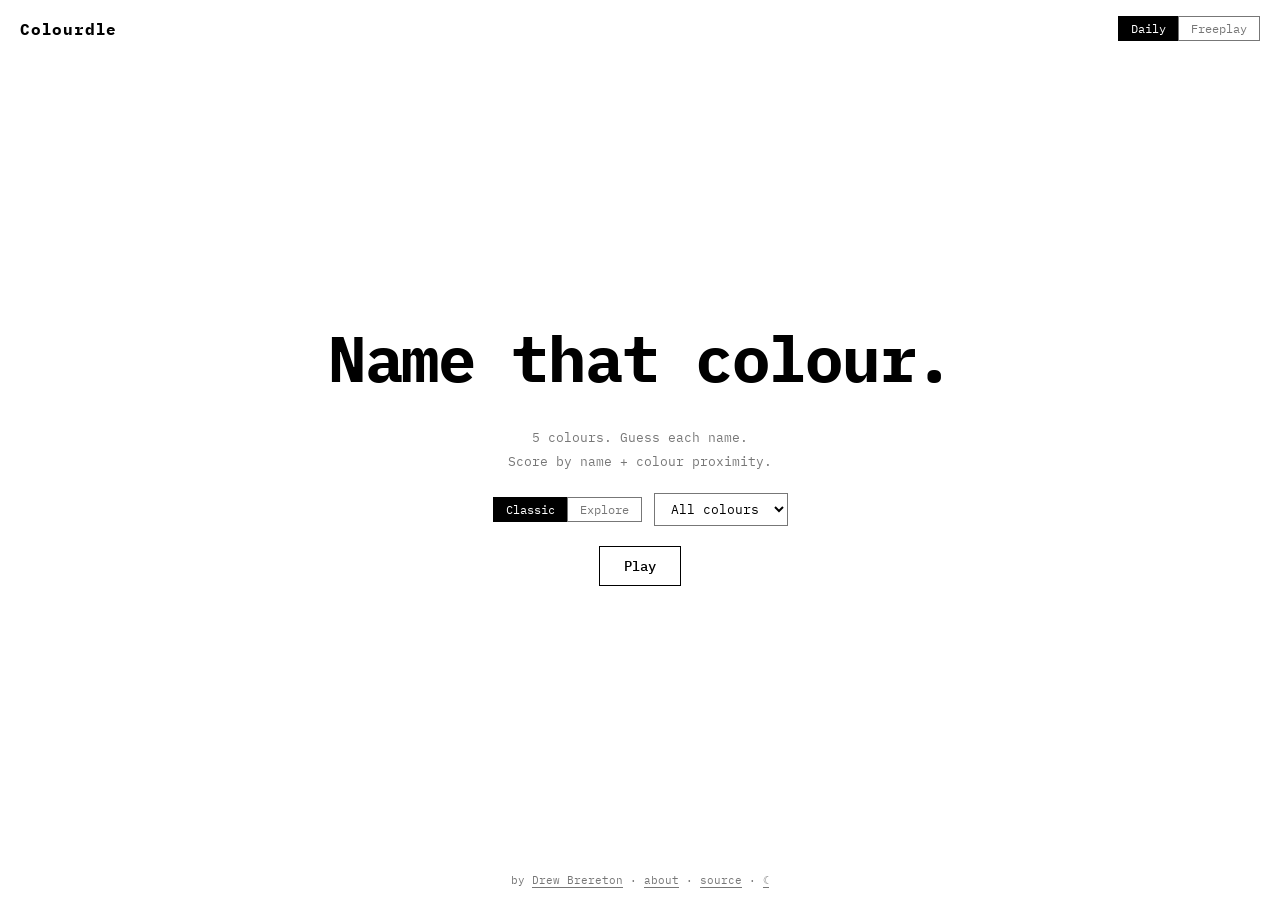
==== docs/index.html @ b53a5598 "Bump cache-busting timestamps for v1.5.0 Co-Authored-By: Claude Opus 4.6 <noreply@anthropic.com>" ====
<!DOCTYPE html>
<html lang="en">
<head>
  <meta charset="UTF-8">
  <meta name="viewport" content="width=device-width, initial-scale=1.0">
  <title>Colourdle — Name That Colour</title>
  <meta name="color-scheme" content="light dark">
  <link rel="icon" href="data:image/svg+xml,<svg xmlns='http://www.w3.org/2000/svg' viewBox='0 0 100 100'><rect width='100' height='100' rx='12' fill='%23E8594F'/><rect x='15' y='15' width='70' height='70' rx='6' fill='%234BA3C3'/></svg>">
  <meta name="description" content="A daily colour-naming game. See a colour, guess its name. Scored by name similarity and perceptual colour distance across 3,000+ named colours.">
  <meta name="author" content="Drew Brereton">

  <!-- Open Graph -->
  <meta property="og:title" content="Colourdle — Name That Colour">
  <meta property="og:description" content="A daily colour-naming game. See a colour, guess its name. Scored by name similarity and perceptual colour distance.">
  <meta property="og:type" content="website">
  <meta property="og:url" content="https://colourdle.ca">

  <!-- Twitter -->
  <meta name="twitter:card" content="summary">
  <meta name="twitter:title" content="Colourdle — Name That Colour">
  <meta name="twitter:description" content="A daily colour-naming game. See a colour, guess its name. Scored by name similarity and perceptual colour distance.">

  <link rel="preconnect" href="https://fonts.googleapis.com">
  <link rel="preconnect" href="https://fonts.gstatic.com" crossorigin>
  <link href="https://fonts.googleapis.com/css2?family=IBM+Plex+Mono:wght@400;500;700&display=swap" rel="stylesheet">
  <link rel="stylesheet" href="style.css?v=1772804260">
</head>
<body>
  <div id="app">

    <!-- Start screen -->
    <div id="screen-start" class="screen active">
      <div class="chrome top">
        <span class="title">Colourdle</span>
        <span class="nav">
          <span class="btn-group">
            <button id="btn-daily" class="mode-btn active">Daily</button>
            <button id="btn-freeplay" class="mode-btn">Freeplay</button>
          </span>
        </span>
      </div>
      <div class="fill-centre">
        <p class="hero">Name that colour.</p>
        <p class="sub">5 colours. Guess each name.<br>Score by name + colour proximity.</p>
        <div class="start-options">
          <span class="btn-group">
            <button id="btn-classic" class="mode-btn active">Classic</button>
            <button id="btn-explore" class="mode-btn">Explore</button>
          </span>
          <select id="palette">
            <option value="All">All colours</option>
            <option value="Crayola">Crayola</option>
            <option value="Pantone">Pantone</option>
            <option value="XKCD">XKCD</option>

            <option value="RAL">RAL</option>
          </select>
        </div>

        <button id="btn-start" class="btn">Play</button>
        <div id="history" class="history"></div>
      </div>
      <div class="credit">by <a href="https://entropist.ca" target="_blank" rel="noopener">Drew Brereton</a> · <a href="about.html">about</a> · <a href="https://github.com/aebrer/colourdle" target="_blank" rel="noopener">source</a> · <button id="btn-theme" class="credit-btn" title="Toggle dark mode">&#9790;</button></div>
    </div>

    <!-- Game screen -->
    <div id="screen-game" class="screen">
      <div class="chrome top">
        <button id="round-counter" class="chrome-home">1 / 5</button>
        <span id="running-score">0</span>
      </div>
      <div class="fill-centre">
        <div id="game-source" class="source-subtitle"></div>
        <div class="input-row">
          <input type="text" id="guess-input" placeholder="..." autocomplete="off" autocapitalize="off" spellcheck="false">
          <button id="btn-guess" class="btn">&rarr;</button>
        </div>
        <div id="iter-feedback" class="iter-feedback" style="display:none">
          <div id="iter-best" class="iter-highlight" style="display:none">
            <span class="iter-highlight-label">Best</span>
            <div id="iter-best-swatch" class="inline-swatch"></div>
            <span id="iter-best-name" class="guess-name"></span>
            <span id="iter-best-score" class="iter-highlight-score"></span>
          </div>
          <div id="iter-last" class="iter-highlight">
            <span class="iter-highlight-label">Last</span>
            <div id="iter-last-swatch" class="inline-swatch"></div>
            <span id="iter-last-name" class="guess-name"></span>
            <span id="iter-last-score" class="iter-highlight-score"></span>
          </div>
          <div id="iter-log" class="iter-log"></div>
          <div id="iter-status" class="iter-guess-count"></div>
        </div>
        <button id="btn-done" class="btn" style="display:none">Done</button>
        <button id="btn-finish" class="btn dim" style="display:none">Finish</button>
      </div>
    </div>

    <!-- Result screen -->
    <div id="screen-result" class="screen">
      <div class="chrome top">
        <button id="result-target-label" class="chrome-home">The colour was</button>
        <span id="result-target-source" class="source-tag"></span>
      </div>
      <div class="result-body">
        <div class="result-answer">
          <span id="result-target-name" class="big-name"></span>
        </div>
        <div class="result-guess-row">
          <div class="result-guess-left">
            <span id="result-guess-input" class="guess-label">You guessed: <strong id="result-guess-raw"></strong></span>
            <span id="result-guess-match" class="guess-label">Closest match by name: <strong id="result-guess-matched"></strong></span>
          </div>
          <div class="result-guess-right">
            <div id="result-guess-swatch" class="inline-swatch"></div>
            <span id="result-guess-source" class="source-tag"></span>
          </div>
        </div>
        <div class="scores">
          <div class="score-line">
            <span class="score-key">Name<span class="score-hint">How close is your guess to the name?</span></span>
            <span id="score-name" class="score-val">0</span>
          </div>
          <div class="score-line">
            <span class="score-key">Colour<span id="hint-hsb" class="score-hint"></span></span>
            <span id="score-hsb" class="score-val">0</span>
          </div>
          <div class="score-line total">
            <span class="score-key">Final</span>
            <span id="score-total" class="score-val">0</span>
          </div>
        </div>
        <button id="btn-next" class="btn">Next</button>
      </div>
    </div>

    <!-- Summary screen -->
    <div id="screen-summary" class="screen">
      <div class="chrome top">
        <button id="btn-back" class="btn dim" style="display:none">&larr;</button>
        <button id="summary-title" class="chrome-home">Results</button>
      </div>
      <div class="summary-body">
        <div id="summary-rounds"></div>
        <div id="summary-totals" class="summary-totals"></div>
        <div id="percentile" class="percentile" style="display:none"></div>
        <div class="summary-actions">
          <button id="btn-share" class="btn">Share</button>
          <button id="btn-play-again" class="btn dim">Play Again</button>
        </div>
        <div id="share-toast" class="toast">Copied to clipboard!</div>
      </div>
      <div class="credit">by <a href="https://entropist.ca" target="_blank" rel="noopener">Drew Brereton</a> · <a href="about.html">about</a> · <a href="https://github.com/aebrer/colourdle" target="_blank" rel="noopener">source</a></div>
    </div>

  </div>

  <script src="colors.js?v=1772804260"></script>
  <script src="game.js?v=1772804260"></script>
</body>
</html>
---- docs/style.css ----
/* Colourdle — web1.0 as web4.0 */

* {
  margin: 0;
  padding: 0;
  box-sizing: border-box;
}

:root {
  --mono: 'IBM Plex Mono', 'Courier New', monospace;
  --fg: #000;
  --fg-dim: #00000088;
  --bg: #fff;
}

:root.dark {
  --fg: #fff;
  --fg-dim: #ffffff66;
  --bg: #111;
}

body {
  font-family: var(--mono);
  font-size: 14px;
  line-height: 1.5;
  background: var(--bg);
  color: var(--fg);
  min-height: 100dvh;
}

#app {
  min-height: 100dvh;
  display: flex;
  flex-direction: column;
}

/* Screens */
.screen {
  display: none;
  flex-direction: column;
  min-height: 100dvh;
}
.screen.active {
  display: flex;
}

/* Chrome bar — always at top */
.chrome {
  display: flex;
  justify-content: space-between;
  align-items: center;
  padding: 16px 20px;
  font-size: 13px;
  flex-shrink: 0;
  gap: 12px;
}

.chrome-home {
  background: none;
  border: none;
  color: var(--fg);
  font-family: var(--mono);
  font-size: 13px;
  font-weight: 500;
  cursor: pointer;
  padding: 0;
}
.chrome-home::before {
  content: '\2302';
  margin-right: 6px;
}
.chrome-home:hover {
  text-decoration: underline;
}

.title {
  font-weight: 700;
  font-size: 16px;
  letter-spacing: 0.05em;
}

.nav {
  display: flex;
  gap: 8px;
  margin-left: auto;
}

/* Button groups */
.btn-group {
  display: inline-flex;
}
.btn-group .mode-btn {
  border-radius: 0;
}
.btn-group .mode-btn:first-child {
  border-right: none;
}

/* Mode buttons */
.mode-btn {
  background: none;
  border: 1px solid var(--fg-dim);
  color: var(--fg-dim);
  font-family: var(--mono);
  font-size: 12px;
  padding: 4px 12px;
  cursor: pointer;
  transition: all 0.15s;
}
.mode-btn.active {
  background: var(--fg);
  color: var(--bg);
  border-color: var(--fg);
}
.mode-btn:hover:not(.active) {
  border-color: var(--fg);
  color: var(--fg);
}

/* Buttons */
.btn {
  font-family: var(--mono);
  font-size: 14px;
  font-weight: 500;
  padding: 10px 24px;
  border: 1px solid var(--fg);
  background: var(--bg);
  color: var(--fg);
  cursor: pointer;
  transition: all 0.15s;
}
.btn:hover {
  background: var(--fg);
  color: var(--bg);
}
.btn.dim {
  border-color: var(--fg-dim);
  color: var(--fg-dim);
}
.btn.dim:hover {
  border-color: var(--fg);
  background: var(--fg);
  color: var(--bg);
}

/* Centre content */
.fill-centre {
  flex: 1;
  display: flex;
  flex-direction: column;
  align-items: center;
  justify-content: center;
  padding: 20px;
  gap: 20px;
}

/* Start screen */
.hero {
  font-size: clamp(2rem, 8vw, 4rem);
  font-weight: 700;
  text-align: center;
  letter-spacing: -0.02em;
}
.sub {
  text-align: center;
  color: var(--fg-dim);
  font-size: 13px;
  line-height: 1.8;
}

/* Source subtitle — burned-in pirated movie style */
.source-subtitle {
  font-size: 28px;
  font-weight: 700;
  text-transform: uppercase;
  letter-spacing: 0.15em;
  color: #fff;
  -webkit-text-stroke: 2px #000;
  paint-order: stroke fill;
  text-shadow: 2px 2px 0 #000, -1px -1px 0 #000, 1px -1px 0 #000, -1px 1px 0 #000;
  margin-bottom: 16px;
}

.source-tag {
  font-size: 11px;
  color: var(--fg-dim);
  text-transform: uppercase;
  letter-spacing: 0.1em;
}

/* Game screen input */
.input-row {
  display: flex;
  gap: 8px;
  width: 100%;
  max-width: 400px;
}

#guess-input {
  flex: 1;
  font-family: var(--mono);
  font-size: 18px;
  padding: 12px 16px;
  border: 1px solid var(--fg);
  background: transparent;
  color: var(--fg);
  outline: none;
}
#guess-input::placeholder {
  color: var(--fg-dim);
}
#guess-input:focus {
  border-width: 2px;
  padding: 11px 15px;
}

.input-row .btn {
  font-size: 18px;
  padding: 12px 18px;
}

/* Result screen */
.result-body {
  flex: 1;
  display: flex;
  flex-direction: column;
  align-items: center;
  justify-content: center;
  padding: 20px;
  gap: 24px;
}

.result-answer {
  text-align: center;
}

.big-name {
  font-size: clamp(1.5rem, 6vw, 3rem);
  font-weight: 700;
  letter-spacing: -0.01em;
}

.result-guess-row {
  display: flex;
  align-items: center;
  gap: 12px;
}

.inline-swatch {
  width: 32px;
  height: 32px;
  border: 1px solid var(--fg-dim);
  flex-shrink: 0;
}

.guess-name {
  font-size: 13px;
}

.result-guess-left {
  display: flex;
  flex-direction: column;
  gap: 2px;
  flex: 1;
  min-width: 0;
}
.guess-label {
  font-size: 12px;
  color: var(--fg-dim);
}
.guess-label strong {
  color: var(--fg);
  font-weight: 500;
}

.result-guess-right {
  display: flex;
  flex-direction: column;
  align-items: center;
  gap: 4px;
  flex-shrink: 0;
}

/* Scores */
.scores {
  width: 100%;
  max-width: 320px;
  display: flex;
  flex-direction: column;
  gap: 6px;
  border-top: 1px solid var(--fg-dim);
  border-bottom: 1px solid var(--fg-dim);
  padding: 12px 0;
}

.score-line {
  display: flex;
  justify-content: space-between;
  align-items: baseline;
  font-size: 13px;
}

.score-line.total {
  font-weight: 700;
  font-size: 15px;
  margin-top: 4px;
  padding-top: 6px;
  border-top: 1px solid var(--fg-dim);
}

.score-key {
  display: flex;
  flex-direction: column;
}

.score-hint {
  font-size: 10px;
  color: var(--fg-dim);
  font-weight: 400;
}

.score-val {
  font-weight: 700;
  font-variant-numeric: tabular-nums;
}

/* Score colours */
.score-great { color: inherit; }
.score-good { opacity: 0.7; }
.score-poor { opacity: 0.4; }

/* Summary */
.summary-body {
  flex: 1;
  display: flex;
  flex-direction: column;
  align-items: center;
  padding: 20px;
  gap: 20px;
  overflow-y: auto;
}

#summary-rounds {
  width: 100%;
  max-width: 500px;
  display: flex;
  flex-direction: column;
  gap: 1px;
}

.summary-round {
  display: flex;
  align-items: center;
  gap: 12px;
  padding: 10px 0;
  border-bottom: 1px solid var(--fg-dim);
  font-size: 13px;
}

.summary-swatch {
  width: 28px;
  height: 28px;
  flex-shrink: 0;
  border: 1px solid var(--fg-dim);
}

.summary-name {
  flex: 1;
  min-width: 0;
}

.summary-target-name {
  font-weight: 500;
}

.summary-source {
  font-size: 10px;
  color: var(--fg-dim);
  text-transform: uppercase;
  letter-spacing: 0.1em;
}

.summary-guess-name {
  font-size: 12px;
  color: var(--fg-dim);
}

.summary-score {
  font-weight: 700;
  font-variant-numeric: tabular-nums;
  flex-shrink: 0;
}

.summary-totals {
  display: flex;
  gap: 32px;
  font-size: 13px;
}

.summary-total-item {
  text-align: center;
}

.summary-total-label {
  font-size: 10px;
  text-transform: uppercase;
  letter-spacing: 0.15em;
  color: var(--fg-dim);
}

.summary-total-value {
  font-size: 20px;
  font-weight: 700;
  margin-top: 4px;
  font-variant-numeric: tabular-nums;
}

/* Percentile */
.percentile {
  font-size: 14px;
  font-weight: 500;
  color: var(--fg);
  text-align: center;
  padding: 8px 0;
}

.summary-actions {
  display: flex;
  gap: 12px;
}

/* Toast */
.toast {
  position: fixed;
  bottom: 30px;
  left: 50%;
  transform: translateX(-50%) translateY(20px);
  background: var(--fg);
  color: var(--bg);
  padding: 10px 20px;
  font-family: var(--mono);
  font-size: 12px;
  opacity: 0;
  transition: all 0.3s;
  pointer-events: none;
}
.toast.show {
  opacity: 1;
  transform: translateX(-50%) translateY(0);
}

/* Iterative feedback */
.iter-feedback {
  width: 100%;
  max-width: 400px;
  display: flex;
  flex-direction: column;
  gap: 8px;
  padding: 12px 0;
  border-top: 1px solid var(--fg-dim);
}
.iter-highlight {
  display: flex;
  align-items: center;
  gap: 8px;
  font-size: 13px;
  padding: 4px 0;
}
.iter-highlight-label {
  font-size: 10px;
  text-transform: uppercase;
  letter-spacing: 0.1em;
  color: var(--fg-dim);
  width: 32px;
  flex-shrink: 0;
}
.iter-highlight-score {
  margin-left: auto;
  font-weight: 700;
  font-variant-numeric: tabular-nums;
}
.iter-log {
  max-height: 120px;
  overflow-y: auto;
  display: flex;
  flex-direction: column;
  gap: 1px;
  border-top: 1px solid var(--fg-dim);
  padding-top: 6px;
}
.iter-log-entry {
  display: flex;
  align-items: center;
  gap: 8px;
  font-size: 12px;
  padding: 3px 0;
  color: var(--fg-dim);
}
.iter-log-entry .inline-swatch {
  width: 16px;
  height: 16px;
}
.iter-log-num {
  width: 18px;
  text-align: right;
  flex-shrink: 0;
  font-variant-numeric: tabular-nums;
}
.iter-log-name {
  flex: 1;
  min-width: 0;
  overflow: hidden;
  text-overflow: ellipsis;
  white-space: nowrap;
}
.iter-log-score {
  flex-shrink: 0;
  font-variant-numeric: tabular-nums;
}
.iter-guess-count {
  font-size: 11px;
  color: var(--fg-dim);
}

/* Start options (type toggle + palette dropdown) */
.start-options {
  display: flex;
  align-items: center;
  gap: 12px;
}
.start-options select {
  font-family: var(--mono);
  font-size: 13px;
  background: transparent;
  color: var(--fg);
  border: 1px solid var(--fg-dim);
  padding: 6px 12px;
  cursor: pointer;
}
.start-options select:focus {
  outline: none;
  border-color: var(--fg);
}

/* Credit */
.credit {
  padding: 12px 20px;
  font-size: 11px;
  color: var(--fg-dim);
  text-align: center;
}
.credit a {
  color: var(--fg-dim);
  text-decoration: none;
  border-bottom: 1px solid var(--fg-dim);
}
.credit a:hover,
.credit-btn:hover {
  color: var(--fg);
  border-color: var(--fg);
}
.credit-btn {
  background: none;
  border: none;
  border-bottom: 1px solid var(--fg-dim);
  color: var(--fg-dim);
  font-family: var(--mono);
  font-size: 11px;
  cursor: pointer;
  padding: 0;
}

/* History */
.history {
  width: 100%;
  max-width: 280px;
  display: flex;
  flex-direction: column;
  gap: 1px;
}
.history-title {
  font-size: 10px;
  text-transform: uppercase;
  letter-spacing: 0.15em;
  color: var(--fg-dim);
  margin-bottom: 4px;
}
.history-row {
  display: flex;
  justify-content: space-between;
  align-items: center;
  padding: 6px 0;
  border: none;
  border-bottom: 1px solid var(--fg-dim);
  background: none;
  color: var(--fg);
  font-family: var(--mono);
  font-size: 13px;
  cursor: pointer;
  width: 100%;
}
.history-row:hover {
  color: var(--fg);
  background: var(--fg-dim);
}
.history-label {
  font-weight: 500;
}
.history-score {
  font-variant-numeric: tabular-nums;
}

/* Responsive */
@media (max-width: 480px) {
  .chrome { padding: 12px 16px; }
  .input-row { max-width: 100%; }
  .scores { max-width: 100%; }
}
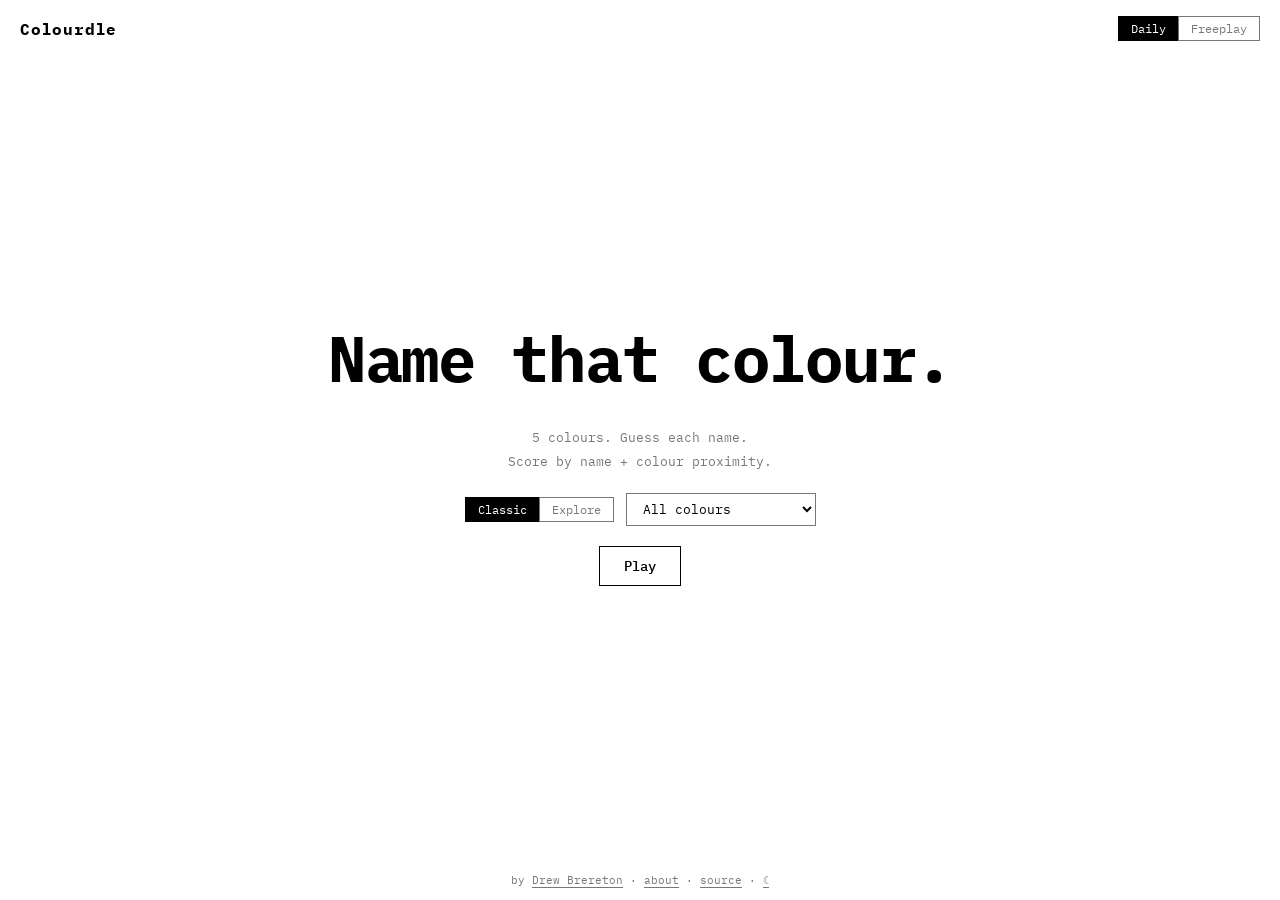
==== commit d68438d0: "Add meodai/color-names as new colour palettes (v1.6.0) Integrate the meodai/color-names community da" ====
--- a/docs/index.html
+++ b/docs/index.html
@@ -23,7 +23,7 @@
   <link rel="preconnect" href="https://fonts.googleapis.com">
   <link rel="preconnect" href="https://fonts.gstatic.com" crossorigin>
   <link href="https://fonts.googleapis.com/css2?family=IBM+Plex+Mono:wght@400;500;700&display=swap" rel="stylesheet">
-  <link rel="stylesheet" href="style.css?v=1772804260">
+  <link rel="stylesheet" href="style.css?v=1773435996">
 </head>
 <body>
   <div id="app">
@@ -52,8 +52,9 @@
             <option value="Crayola">Crayola</option>
             <option value="Pantone">Pantone</option>
             <option value="XKCD">XKCD</option>
-
+            <option value="Meodai">Meodai</option>
             <option value="RAL">RAL</option>
+            <option value="Meodai Full">Meodai Full (30k+)</option>
           </select>
         </div>
 
@@ -72,7 +73,7 @@
       <div class="fill-centre">
         <div id="game-source" class="source-subtitle"></div>
         <div class="input-row">
-          <input type="text" id="guess-input" placeholder="..." autocomplete="off" autocapitalize="off" spellcheck="false">
+          <input type="text" id="guess-input" placeholder="write a colour name here" autocomplete="off" autocapitalize="off" spellcheck="false">
           <button id="btn-guess" class="btn">&rarr;</button>
         </div>
         <div id="iter-feedback" class="iter-feedback" style="display:none">
@@ -155,7 +156,7 @@
 
   </div>
 
-  <script src="colors.js?v=1772804260"></script>
-  <script src="game.js?v=1772804260"></script>
+  <script src="colors.js?v=1773435996"></script>
+  <script src="game.js?v=1773435996"></script>
 </body>
 </html>
--- a/docs/style.css
+++ b/docs/style.css
@@ -179,6 +179,35 @@
   paint-order: stroke fill;
   text-shadow: 2px 2px 0 #000, -1px -1px 0 #000, 1px -1px 0 #000, -1px 1px 0 #000;
   margin-bottom: 16px;
+}
+.source-info {
+  display: inline-block;
+  font-size: 10px;
+  width: 14px;
+  height: 14px;
+  line-height: 14px;
+  text-align: center;
+  border-radius: 50%;
+  background: rgba(255,255,255,0.3);
+  color: #fff;
+  -webkit-text-stroke: 0;
+  text-shadow: none;
+  text-transform: lowercase;
+  letter-spacing: 0;
+  vertical-align: super;
+  margin-left: 4px;
+  cursor: pointer;
+  font-style: italic;
+}
+.source-tip {
+  font-size: 11px;
+  font-weight: 400;
+  text-transform: none;
+  letter-spacing: 0;
+  -webkit-text-stroke: 0;
+  text-shadow: none;
+  color: rgba(255,255,255,0.7);
+  margin-top: 4px;
 }
 
 .source-tag {
